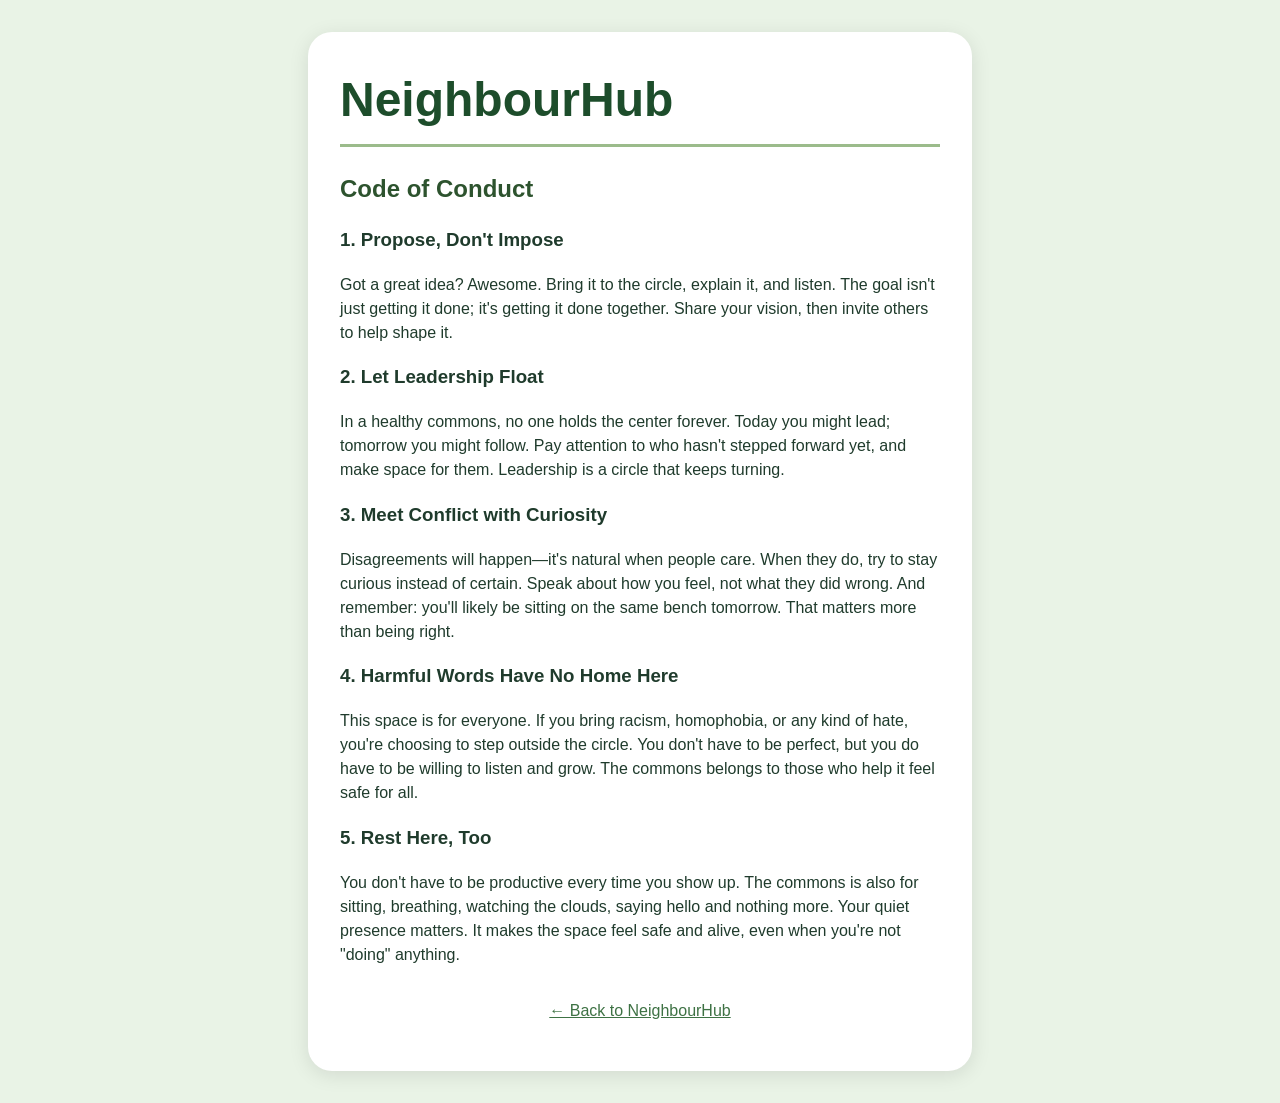
==== code-of-conduct.html @ ced968aa "update code of conduct location" ====
<!DOCTYPE html>
<html lang="en">
<head>
    <meta charset="UTF-8">
    <meta name="viewport" content="width=device-width, initial-scale=1.0">
    <title>NeighbourHub · Code of Conduct</title>
    <link rel="stylesheet" href="style.css">
</head>
<body>
    <div class="container">
        <h1 class="title">
            <a href="index.html" style="text-decoration: none; color: inherit;">NeighbourHub</a>
        </h1>

        <h2 class="links-heading">Code of Conduct</h2>

        <h3>1. Propose, Don't Impose</h3>
        <p>Got a great idea? Awesome. Bring it to the circle, explain it, and listen. The goal isn't just getting it done; it's getting it done together. Share your vision, then invite others to help shape it.</p>

        <h3>2. Let Leadership Float</h3>
        <p>In a healthy commons, no one holds the center forever. Today you might lead; tomorrow you might follow. Pay attention to who hasn't stepped forward yet, and make space for them. Leadership is a circle that keeps turning.</p>

        <h3>3. Meet Conflict with Curiosity</h3>
        <p>Disagreements will happen—it's natural when people care. When they do, try to stay curious instead of certain. Speak about how you feel, not what they did wrong. And remember: you'll likely be sitting on the same bench tomorrow. That matters more than being right.</p>

        <h3>4. Harmful Words Have No Home Here</h3>
        <p>This space is for everyone. If you bring racism, homophobia, or any kind of hate, you're choosing to step outside the circle. You don't have to be perfect, but you do have to be willing to listen and grow. The commons belongs to those who help it feel safe for all.</p>

        <h3>5. Rest Here, Too</h3>
        <p>You don't have to be productive every time you show up. The commons is also for sitting, breathing, watching the clouds, saying hello and nothing more. Your quiet presence matters. It makes the space feel safe and alive, even when you're not "doing" anything.</p>

        <p style="margin-top: 2rem; text-align: center;">
            <a href="index.html" style="color: #3e7244;">← Back to NeighbourHub</a>
        </p>
    </div>
</body>
</html>
---- style.css ----
body {
    margin: 0;
    padding: 2rem;
    font-family: -apple-system, BlinkMacSystemFont, 'Segoe UI', Roboto, sans-serif;
    background: #e9f3e6;
    color: #1f3b2c;
    line-height: 1.5;
    min-height: 100vh;
    display: flex;
    justify-content: center;
}

.container {
    max-width: 600px;
    width: 100%;
    background: white;
    padding: 2rem;
    border-radius: 24px;
    box-shadow: 0 4px 20px rgba(0,0,0,0.1);
}

.title {
    font-size: 3rem;
    color: #1d4d2b;
    margin: 0 0 0.5rem 0;
    font-weight: 600;
    border-bottom: 3px solid #9bbb8b;
    padding-bottom: 0.5rem;
}

.meeting-info {
    background: #e1f0da;
    padding: 1rem;
    border-radius: 12px;
    margin: 1.5rem 0;
    font-size: 1.2rem;
    border-left: 6px solid #3e7244;
}

.links-heading {
    font-size: 1.5rem;
    margin: 1.5rem 0 1rem 0;
    color: #2d532e;
}

.links-list {
    list-style: none;
    padding: 0;
    margin: 0;
}

.links-list li {
    margin-bottom: 0.75rem;
    padding: 0.5rem 0.75rem;
    background: #f9fbf7;
    border-radius: 8px;
    border: 1px solid #d0e0cb;
    transition: background 0.1s ease;
}

.links-list li:hover {
    background: #eaf2e5;
}

.links-list a {
    text-decoration: none;
    color: #1f3b2c;
    font-size: 1.1rem;
    display: block;
}

.links-list a:hover {
    color: #2b6e3b;
}

@media (max-width: 500px) {
    body { padding: 1rem; }
    .container { padding: 1.5rem; }
    .title { font-size: 2.4rem; }
}
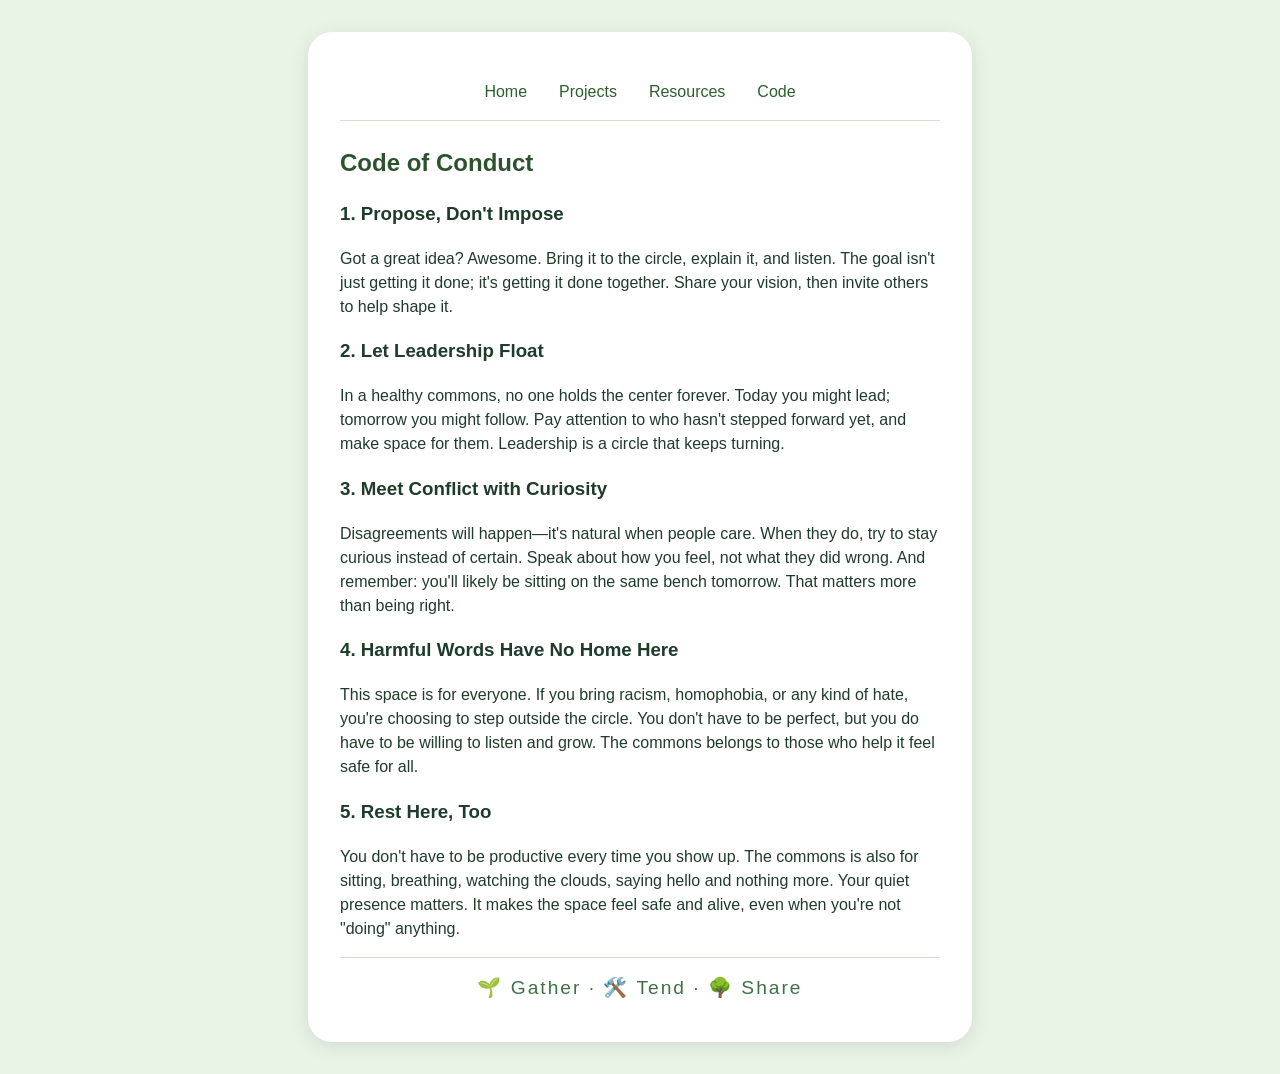
==== commit b956be4e: "add projects, resources, nav bar" ====
--- a/code-of-conduct.html
+++ b/code-of-conduct.html
@@ -8,9 +8,13 @@
 </head>
 <body>
     <div class="container">
-        <h1 class="title">
-            <a href="index.html" style="text-decoration: none; color: inherit;">NeighbourHub</a>
-        </h1>
+    <!-- NAV BAR -->
+        <ul class="nav">
+            <li><a href="index.html">Home</a></li>
+            <li><a href="projects.html">Projects</a></li>
+            <li><a href="resources.html">Resources</a></li>
+            <li><a href="code-of-conduct.html">Code</a></li>
+        </ul>
 
         <h2 class="links-heading">Code of Conduct</h2>
 
@@ -29,9 +33,9 @@
         <h3>5. Rest Here, Too</h3>
         <p>You don't have to be productive every time you show up. The commons is also for sitting, breathing, watching the clouds, saying hello and nothing more. Your quiet presence matters. It makes the space feel safe and alive, even when you're not "doing" anything.</p>
 
-        <p style="margin-top: 2rem; text-align: center;">
-            <a href="index.html" style="color: #3e7244;">← Back to NeighbourHub</a>
-        </p>
+        <div class="values">
+            🌱 Gather  ·  🛠️ Tend  ·  🌳 Share
+        </div>
     </div>
 </body>
 </html>
--- a/style.css
+++ b/style.css
@@ -20,12 +20,17 @@
 }
 
 .title {
-    font-size: 3rem;
-    color: #1d4d2b;
+    text-align: center;
     margin: 0 0 0.5rem 0;
-    font-weight: 600;
-    border-bottom: 3px solid #9bbb8b;
-    padding-bottom: 0.5rem;
+    padding-top: 0.25rem;
+}
+
+.logo {
+    width: 80%;
+    max-width: 600px;  /* or whatever max size looks good */
+    height: auto;
+    display: block;
+    margin: 2rem auto;
 }
 
 .meeting-info {
@@ -33,8 +38,21 @@
     padding: 1rem;
     border-radius: 12px;
     margin: 1.5rem 0;
+    border-left: 6px solid #3e7244;
+}
+
+.weekly-note {
+    font-size: 0.95rem;
+    color: #2d532e;
+    margin: 0 0 0.3rem 0;
+    font-style: italic;
+    opacity: 0.9;
+}
+
+.gathering {
     font-size: 1.2rem;
-    border-left: 6px solid #3e7244;
+    margin: 0;
+    font-weight: 500;
 }
 
 .links-heading {
@@ -77,4 +95,74 @@
     body { padding: 1rem; }
     .container { padding: 1.5rem; }
     .title { font-size: 2.4rem; }
+}
+
+.subtitle {
+    font-size: 1.3rem;
+    color: #3e7244;
+    margin: 0.25rem 0 1rem 0;
+    font-style: italic;
+    font-weight: 400;
+}
+
+/* Values above title */
+.values {
+    text-align: center;
+    color: #3e7244;
+    font-size: 1.2rem;
+    letter-spacing: 2px;
+    margin-bottom: 0.5rem;
+    font-weight: 400;
+    border-top: 1px solid #d0e0cb;
+    padding-top: 1rem;
+}
+
+/* NAV BAR */
+
+.nav {
+    list-style: none;
+    display: flex;
+    justify-content: center;
+    gap: 2rem;
+    padding: 1rem 0;
+    margin: 0 0 1rem 0;
+    background: #ffffff;
+    border-bottom: 1px solid #d0e0cb;
+    border-radius: 12px 12px 0 0; /* matches container's top corners */
+}
+
+.nav li {
+    /* no extra styles needed, flex handles it */
+}
+
+.nav a {
+    text-decoration: none;
+    color: #2c5e2e;
+    font-weight: 500;
+}
+
+
+/* TO DO LISTS */
+.todo-list {
+    list-style: none;
+    padding: 0;
+    margin: 1rem 0;
+}
+
+.todo-list li {
+    display: flex;
+    align-items: center;
+    gap: 0.75rem;
+    margin-bottom: 0.75rem;
+    padding: 0.25rem 0;
+}
+
+.checkbox {
+    display: inline-block;
+    width: 20px;
+    height: 20px;
+    border: 2px solid #3e7244;
+    border-radius: 4px;
+    background: white;
+    flex-shrink: 0;
 }
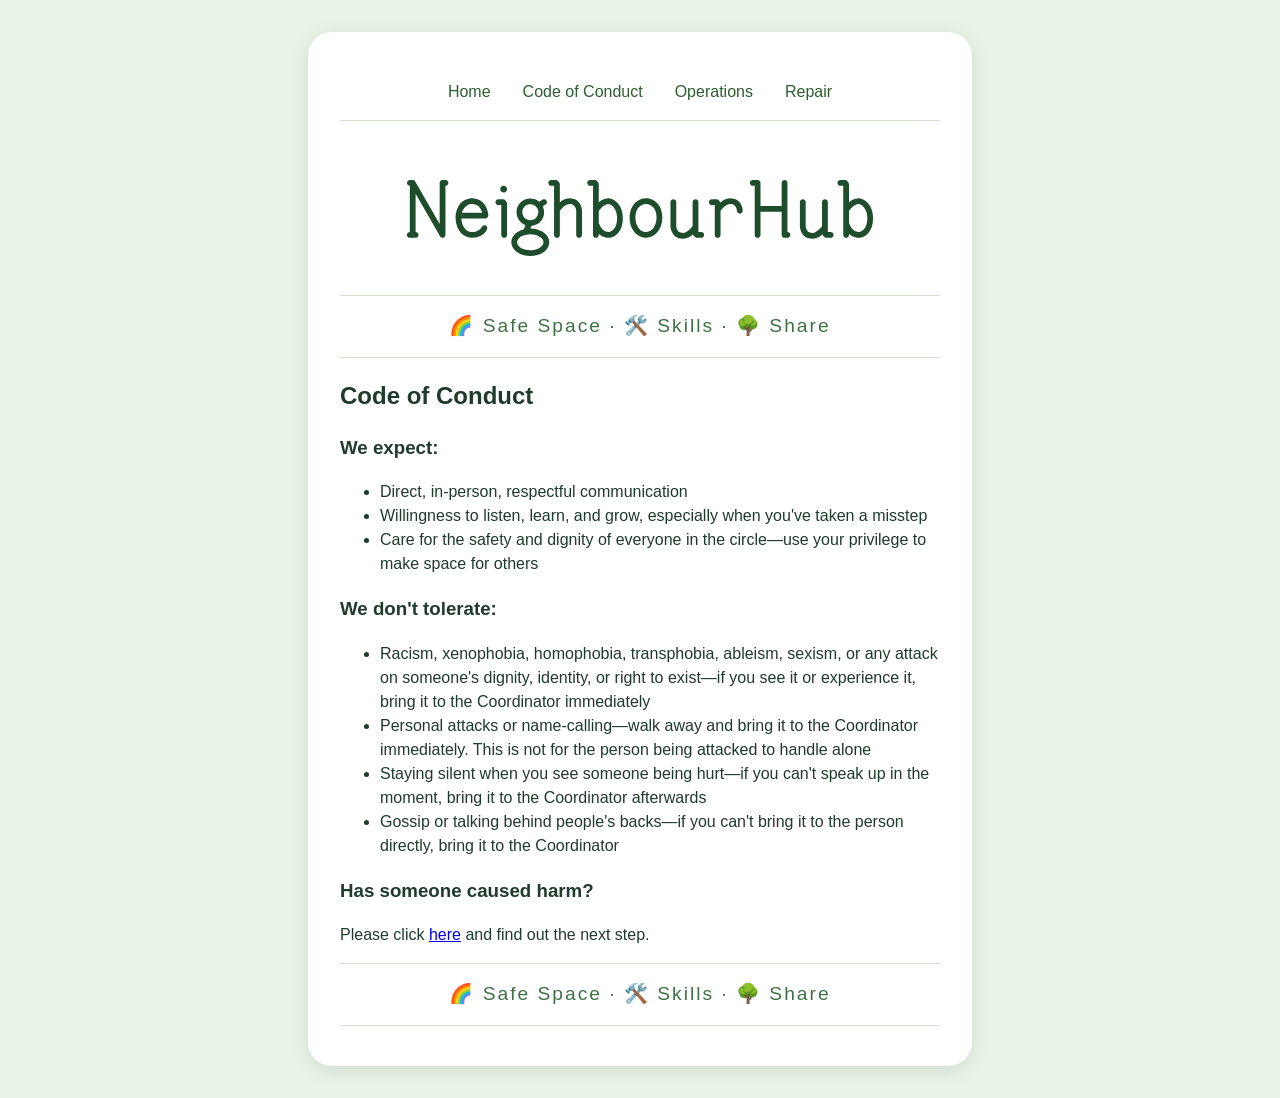
==== commit 175995a3: "add code of conduct, operations, and repair" ====
--- a/code-of-conduct.html
+++ b/code-of-conduct.html
@@ -3,38 +3,59 @@
 <head>
     <meta charset="UTF-8">
     <meta name="viewport" content="width=device-width, initial-scale=1.0">
-    <title>NeighbourHub · Code of Conduct</title>
+    <title>NeighbourHub</title>
+    <link rel="icon" href="data:image/svg+xml,<svg xmlns='http://www.w3.org/2000/svg' viewBox='0 0 100 100'><text y='.9em' font-size='90'>🌱</text></svg>">
     <link rel="stylesheet" href="style.css">
 </head>
 <body>
+
     <div class="container">
+
     <!-- NAV BAR -->
         <ul class="nav">
             <li><a href="index.html">Home</a></li>
-            <li><a href="projects.html">Projects</a></li>
-            <li><a href="resources.html">Resources</a></li>
-            <li><a href="code-of-conduct.html">Code</a></li>
+            <li><a href="code-of-conduct.html">Code of Conduct</a></li>
+            <li><a href="operations.html">Operations</a></li>
+            <li><a href="repair.html">Repair</a></li>
+        </ul>
+    
+        <div class="title">
+            <img src="art/title.svg" alt="NeighbourHub" class="logo">
+        </div>
+  
+        <div class="values">
+            🌈 Safe Space  ·  🛠️ Skills  ·  🌳 Share
+        </div>
+
+        <h2>Code of Conduct</h2>
+        
+
+        <h3>We expect:</h3>
+        <ul>
+            <li>Direct, in-person, respectful communication</li>
+            <li>Willingness to listen, learn, and grow, especially when you've taken a misstep</li>
+            <li>Care for the safety and dignity of everyone in the circle—use your privilege to make space for others</li>
         </ul>
 
-        <h2 class="links-heading">Code of Conduct</h2>
+        <h3>We don't tolerate:</h3>
+        <ul>
+            <li>Racism, xenophobia, homophobia, transphobia, ableism, sexism, or any attack on someone's dignity, identity, or right to exist—if you see it or experience it, bring it to the Coordinator immediately</li>
+            <li>Personal attacks or name-calling—walk away and bring it to the Coordinator immediately. This is not for the person being attacked to handle alone</li>
+            <li>Staying silent when you see someone being hurt—if you can't speak up in the moment, bring it to the Coordinator afterwards</li>
+            <li>Gossip or talking behind people's backs—if you can't bring it to the person directly, bring it to the Coordinator</li>
+        </ul>
 
-        <h3>1. Propose, Don't Impose</h3>
-        <p>Got a great idea? Awesome. Bring it to the circle, explain it, and listen. The goal isn't just getting it done; it's getting it done together. Share your vision, then invite others to help shape it.</p>
+        <h3>Has someone caused harm?</h3>
+        <p>Please click <a href="repair.html">here</a> and find out the next step.</p>
 
-        <h3>2. Let Leadership Float</h3>
-        <p>In a healthy commons, no one holds the center forever. Today you might lead; tomorrow you might follow. Pay attention to who hasn't stepped forward yet, and make space for them. Leadership is a circle that keeps turning.</p>
 
-        <h3>3. Meet Conflict with Curiosity</h3>
-        <p>Disagreements will happen—it's natural when people care. When they do, try to stay curious instead of certain. Speak about how you feel, not what they did wrong. And remember: you'll likely be sitting on the same bench tomorrow. That matters more than being right.</p>
 
-        <h3>4. Harmful Words Have No Home Here</h3>
-        <p>This space is for everyone. If you bring racism, homophobia, or any kind of hate, you're choosing to step outside the circle. You don't have to be perfect, but you do have to be willing to listen and grow. The commons belongs to those who help it feel safe for all.</p>
 
-        <h3>5. Rest Here, Too</h3>
-        <p>You don't have to be productive every time you show up. The commons is also for sitting, breathing, watching the clouds, saying hello and nothing more. Your quiet presence matters. It makes the space feel safe and alive, even when you're not "doing" anything.</p>
 
+        
+ 
         <div class="values">
-            🌱 Gather  ·  🛠️ Tend  ·  🌳 Share
+            🌈 Safe Space  ·  🛠️ Skills  ·  🌳 Share
         </div>
     </div>
 </body>
--- a/style.css
+++ b/style.css
@@ -114,7 +114,9 @@
     margin-bottom: 0.5rem;
     font-weight: 400;
     border-top: 1px solid #d0e0cb;
+    border-bottom: 1px solid #d0e0cb;
     padding-top: 1rem;
+    padding-bottom: 1rem;
 }
 
 /* NAV BAR */
@@ -165,4 +167,20 @@
     border-radius: 4px;
     background: white;
     flex-shrink: 0;
+    position: relative;
+}
+
+.checkbox.checked::after {
+    content: "✓";
+    position: absolute;
+    top: 50%;
+    left: 50%;
+    transform: translate(-50%, -50%);
+    color: #3e7244;
+    font-size: 14px;
+    font-weight: bold;
+}
+
+.bold {
+    font-weight: 700;
 }
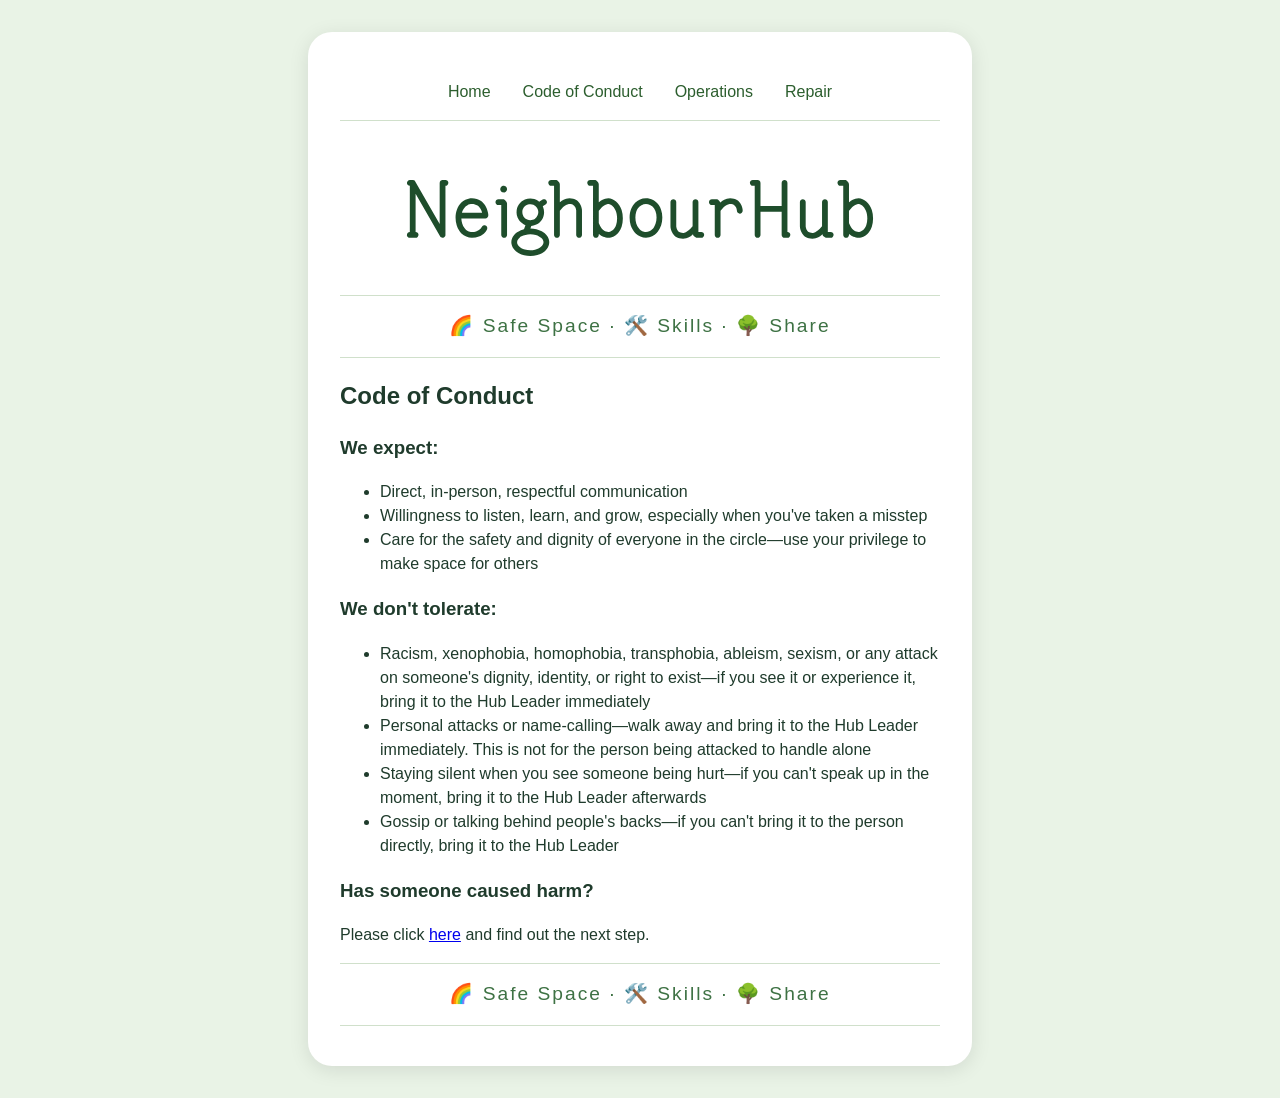
==== commit 95155d68: "Hub Leader name update" ====
--- a/code-of-conduct.html
+++ b/code-of-conduct.html
@@ -39,10 +39,10 @@
 
         <h3>We don't tolerate:</h3>
         <ul>
-            <li>Racism, xenophobia, homophobia, transphobia, ableism, sexism, or any attack on someone's dignity, identity, or right to exist—if you see it or experience it, bring it to the Coordinator immediately</li>
-            <li>Personal attacks or name-calling—walk away and bring it to the Coordinator immediately. This is not for the person being attacked to handle alone</li>
-            <li>Staying silent when you see someone being hurt—if you can't speak up in the moment, bring it to the Coordinator afterwards</li>
-            <li>Gossip or talking behind people's backs—if you can't bring it to the person directly, bring it to the Coordinator</li>
+            <li>Racism, xenophobia, homophobia, transphobia, ableism, sexism, or any attack on someone's dignity, identity, or right to exist—if you see it or experience it, bring it to the Hub Leader immediately</li>
+            <li>Personal attacks or name-calling—walk away and bring it to the Hub Leader immediately. This is not for the person being attacked to handle alone</li>
+            <li>Staying silent when you see someone being hurt—if you can't speak up in the moment, bring it to the Hub Leader afterwards</li>
+            <li>Gossip or talking behind people's backs—if you can't bring it to the person directly, bring it to the Hub Leader</li>
         </ul>
 
         <h3>Has someone caused harm?</h3>
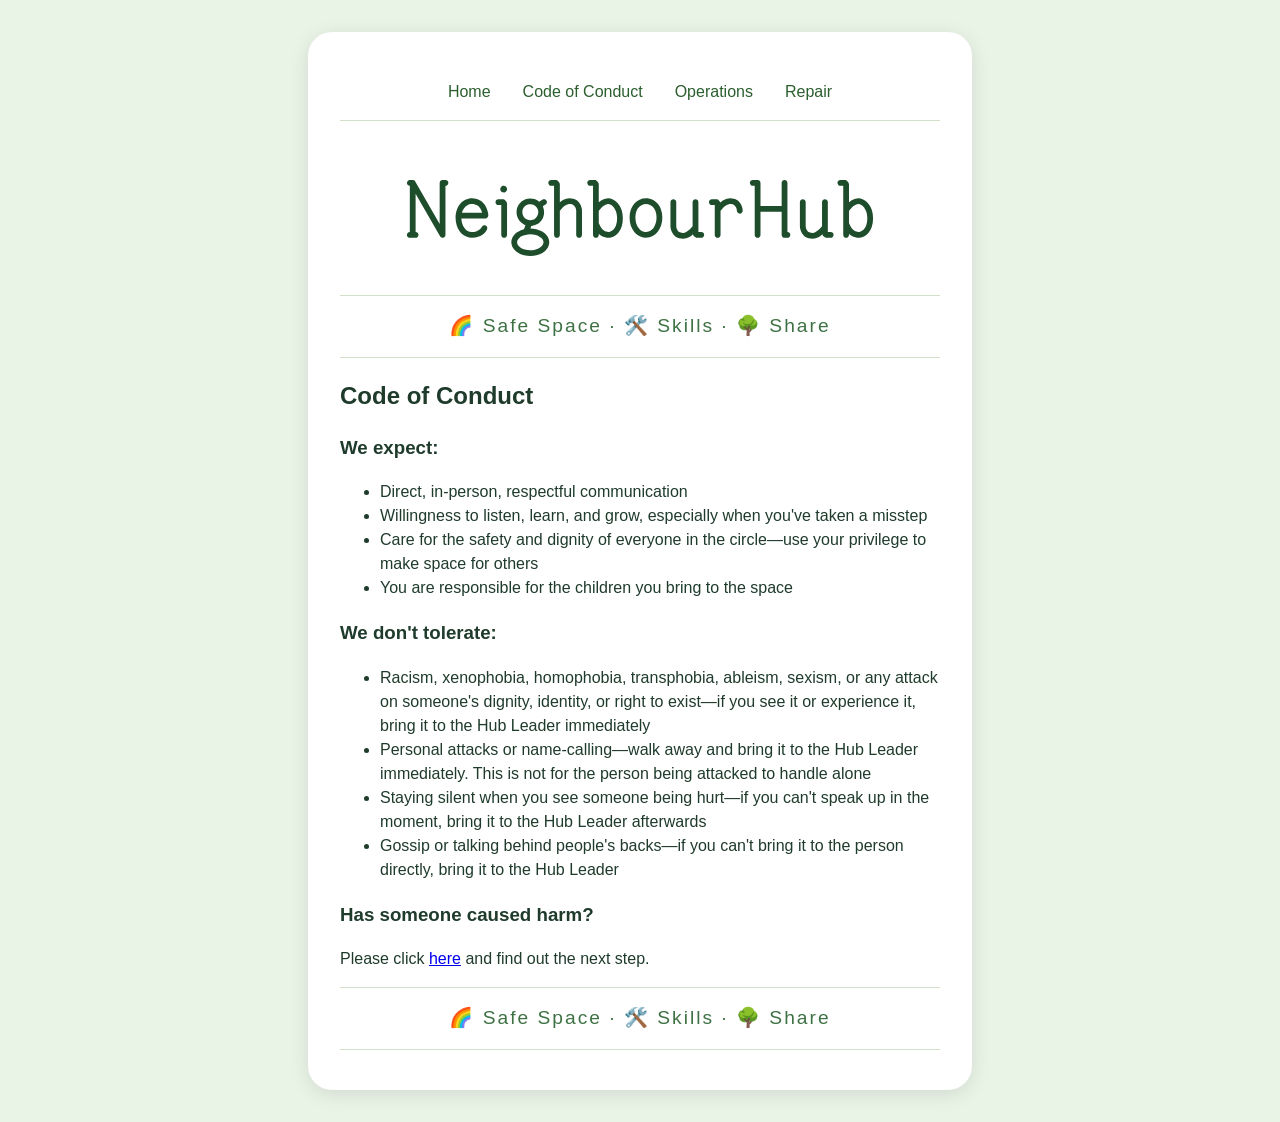
==== commit d64b1752: "update operations, and meetings" ====
--- a/code-of-conduct.html
+++ b/code-of-conduct.html
@@ -35,6 +35,7 @@
             <li>Direct, in-person, respectful communication</li>
             <li>Willingness to listen, learn, and grow, especially when you've taken a misstep</li>
             <li>Care for the safety and dignity of everyone in the circle—use your privilege to make space for others</li>
+            <li>You are responsible for the children you bring to the space</li>
         </ul>
 
         <h3>We don't tolerate:</h3>
--- a/style.css
+++ b/style.css
@@ -45,6 +45,13 @@
     font-size: 0.95rem;
     color: #2d532e;
     margin: 0 0 0.3rem 0;
+    font-style: italic;
+    opacity: 0.9;
+}
+.alert {
+    font-size: 1.2rem;
+    color: #192e1a;
+    margin: 10px 0px;
     font-style: italic;
     opacity: 0.9;
 }
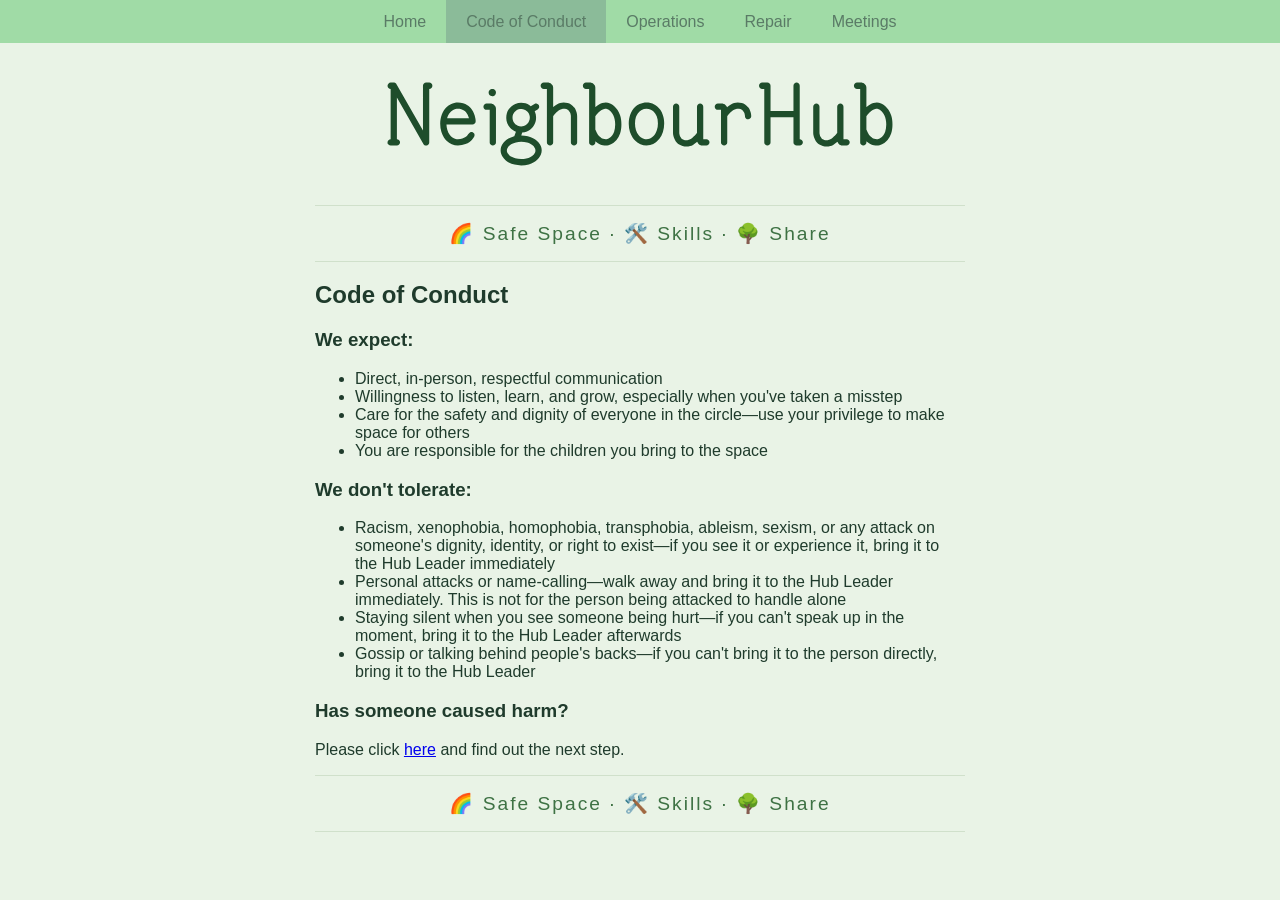
==== commit f3fd43e2: "hambuger nav" ====
--- a/code-of-conduct.html
+++ b/code-of-conduct.html
@@ -6,19 +6,34 @@
     <title>NeighbourHub</title>
     <link rel="icon" href="data:image/svg+xml,<svg xmlns='http://www.w3.org/2000/svg' viewBox='0 0 100 100'><text y='.9em' font-size='90'>🌱</text></svg>">
     <link rel="stylesheet" href="style.css">
+    <script src="script.js" defer></script>
+    <link rel="preconnect" href="https://fonts.googleapis.com">
+    <link rel="preconnect" href="https://fonts.gstatic.com" crossorigin>
+    <link href="https://fonts.googleapis.com/css2?family=Questrial&display=swap" rel="stylesheet">
 </head>
 <body>
-
-    <div class="container">
-
-    <!-- NAV BAR -->
-        <ul class="nav">
+    <a href="#main-content" class="skip-link">Skip to main content</a>
+    <header>
+        <button class="menu-toggle" aria-label="Menu" aria-expanded="false" aria-haspopup="true">
+            <span></span>
+            <span></span>
+            <span></span>
+        </button>
+        <nav>
+        <ul>
             <li><a href="index.html">Home</a></li>
-            <li><a href="code-of-conduct.html">Code of Conduct</a></li>
+            <li><a href="code-of-conduct.html" class="active" aria-current="page">Code of Conduct</a></li>
             <li><a href="operations.html">Operations</a></li>
             <li><a href="repair.html">Repair</a></li>
+            <li><a href="meetings.html">Meetings</a></li>
+
         </ul>
-    
+        </nav>
+    </header>
+
+    <main>
+
+      
         <div class="title">
             <img src="art/title.svg" alt="NeighbourHub" class="logo">
         </div>
@@ -58,6 +73,6 @@
         <div class="values">
             🌈 Safe Space  ·  🛠️ Skills  ·  🌳 Share
         </div>
-    </div>
+    </main>
 </body>
 </html>
--- a/style.css
+++ b/style.css
@@ -1,115 +1,115 @@
 body {
     margin: 0;
-    padding: 2rem;
     font-family: -apple-system, BlinkMacSystemFont, 'Segoe UI', Roboto, sans-serif;
     background: #e9f3e6;
     color: #1f3b2c;
-    line-height: 1.5;
-    min-height: 100vh;
-    display: flex;
-    justify-content: center;
-}
-
-.container {
-    max-width: 600px;
+}
+
+header {
+  position: sticky;
+  top: 0;
+  background-color: rgba(156, 219, 163, 0.95);
+  z-index: 100;
+}
+
+/* NAV BAR */
+
+nav {
+  max-width: 1000px;
+  margin: 0 auto;
+}
+
+nav ul {
+  list-style: none;
+  padding: 0;
+  margin: 0;
+  display: flex;
+  justify-content: center;
+}
+
+nav a {
+  padding: 12.5px 20px;
+  text-decoration: none;
+  color: #5a7b66;
+  display: block;
+}
+
+nav a:hover {
+  background-color: rgba(90, 114, 123, 0.2);
+}
+
+nav a.active {
+  background-color: rgba(90, 114, 123, 0.3);
+}
+
+
+/* Hamburger */
+.menu-toggle {
+  display: none;
+  background: none;
+  border: none;
+  cursor: pointer;
+  padding: 10px;
+}
+
+.menu-toggle span {
+  display: block;
+  width: 25px;
+  height: 3px;
+  background-color: #5a7b66;
+  margin: 4px 0;
+}
+
+@media (max-width: 650px) {
+  .menu-toggle {
+    display: block;
     width: 100%;
-    background: white;
-    padding: 2rem;
-    border-radius: 24px;
-    box-shadow: 0 4px 20px rgba(0,0,0,0.1);
-}
-
-.title {
-    text-align: center;
-    margin: 0 0 0.5rem 0;
-    padding-top: 0.25rem;
-}
-
-.logo {
-    width: 80%;
-    max-width: 600px;  /* or whatever max size looks good */
-    height: auto;
-    display: block;
-    margin: 2rem auto;
-}
-
-.meeting-info {
-    background: #e1f0da;
-    padding: 1rem;
-    border-radius: 12px;
-    margin: 1.5rem 0;
-    border-left: 6px solid #3e7244;
-}
-
-.weekly-note {
-    font-size: 0.95rem;
-    color: #2d532e;
-    margin: 0 0 0.3rem 0;
-    font-style: italic;
-    opacity: 0.9;
-}
-.alert {
-    font-size: 1.2rem;
-    color: #192e1a;
-    margin: 10px 0px;
-    font-style: italic;
-    opacity: 0.9;
-}
-
-.gathering {
-    font-size: 1.2rem;
-    margin: 0;
-    font-weight: 500;
-}
-
-.links-heading {
-    font-size: 1.5rem;
-    margin: 1.5rem 0 1rem 0;
-    color: #2d532e;
-}
-
-.links-list {
-    list-style: none;
-    padding: 0;
-    margin: 0;
-}
-
-.links-list li {
-    margin-bottom: 0.75rem;
-    padding: 0.5rem 0.75rem;
-    background: #f9fbf7;
-    border-radius: 8px;
-    border: 1px solid #d0e0cb;
-    transition: background 0.1s ease;
-}
-
-.links-list li:hover {
-    background: #eaf2e5;
-}
-
-.links-list a {
-    text-decoration: none;
-    color: #1f3b2c;
-    font-size: 1.1rem;
-    display: block;
-}
-
-.links-list a:hover {
-    color: #2b6e3b;
-}
-
-@media (max-width: 500px) {
-    body { padding: 1rem; }
-    .container { padding: 1.5rem; }
-    .title { font-size: 2.4rem; }
-}
-
-.subtitle {
-    font-size: 1.3rem;
-    color: #3e7244;
-    margin: 0.25rem 0 1rem 0;
-    font-style: italic;
-    font-weight: 400;
+  }
+  nav ul {
+    display: none;
+  }
+  nav.open ul {
+  display: flex;
+  flex-direction: column;
+  position: absolute;
+  top: 100%;
+  left: 0;
+  width: 100%;
+  background-color: rgba(156, 219, 163, 0.95);
+  padding: 10px 0;
+  }
+  nav.open a {
+  text-align: center;
+  }
+}
+
+.skip-link {
+  position: absolute;
+  left: -9999px;
+  top: 0;
+}
+
+.skip-link:focus {
+  left: 8px;
+  top: 8px;
+  padding: 8px 12px;
+  background: #000;
+  color: #fff;
+  z-index: 1000;
+}
+
+
+
+
+
+
+
+/* MAIN */
+
+main {
+  max-width: 650px;
+  margin: 0 auto;
+  padding: 0 1rem; /* breathing room on small screens */
 }
 
 /* Values above title */
@@ -126,29 +126,95 @@
     padding-bottom: 1rem;
 }
 
-/* NAV BAR */
-
-.nav {
+/* .title {
+    text-align: center;
+    margin: 0 0 0.5rem 0;
+    padding-top: 0.25rem;
+} */
+
+.logo {
+    width: 80%;
+    max-width: 600px;  /* or whatever max size looks good */
+    height: auto;
+    display: block;
+    margin: 2rem auto;
+}
+
+.meeting-info {
+    background: rgba(156, 219, 163, 0.95);
+    padding: 1rem;
+    border-radius: 12px;
+    margin: 1.5rem 0;
+    /* border-left: 6px solid rgb(62, 114, 68); */
+}
+
+.weekly-note {
+    font-size: 0.95rem;
+    color: #2d532e;
+    margin: 0 0 0.3rem 0;
+    font-style: italic;
+    opacity: 0.9;
+}
+
+/* .alert {
+    font-size: 1.2rem;
+    color: #192e1a;
+    margin: 10px 0px;
+    font-style: italic;
+    opacity: 0.9;
+} */
+
+.gathering {
+    font-size: 1.2rem;
+    margin: 0;
+    font-weight: 500;
+}
+
+.links-heading {
+    font-size: 1.5rem;
+    margin: 1.5rem 0 1rem 0;
+    color: #2d532e;
+}
+
+.links-list {
     list-style: none;
-    display: flex;
-    justify-content: center;
-    gap: 2rem;
-    padding: 1rem 0;
-    margin: 0 0 1rem 0;
-    background: #ffffff;
-    border-bottom: 1px solid #d0e0cb;
-    border-radius: 12px 12px 0 0; /* matches container's top corners */
-}
-
-.nav li {
-    /* no extra styles needed, flex handles it */
-}
-
-.nav a {
+    padding: 0;
+    margin: 0;
+}
+
+.links-list li {
+    margin-bottom: 0.75rem;
+    padding: 0.5rem 0.75rem;
+    background: #f9fbf7;
+    border-radius: 8px;
+    border: 1px solid #d0e0cb;
+    transition: background 0.1s ease;
+}
+
+.links-list li:hover {
+    background: #eaf2e5;
+}
+
+.links-list a {
     text-decoration: none;
-    color: #2c5e2e;
-    font-weight: 500;
-}
+    color: #1f3b2c;
+    font-size: 1.1rem;
+    display: block;
+}
+
+.links-list a:hover {
+    color: #2b6e3b;
+}
+
+.subtitle {
+    font-size: 1.3rem;
+    color: #3e7244;
+    margin: 0.25rem 0 1rem 0;
+    font-style: italic;
+    font-weight: 400;
+}
+
+
 
 
 /* TO DO LISTS */
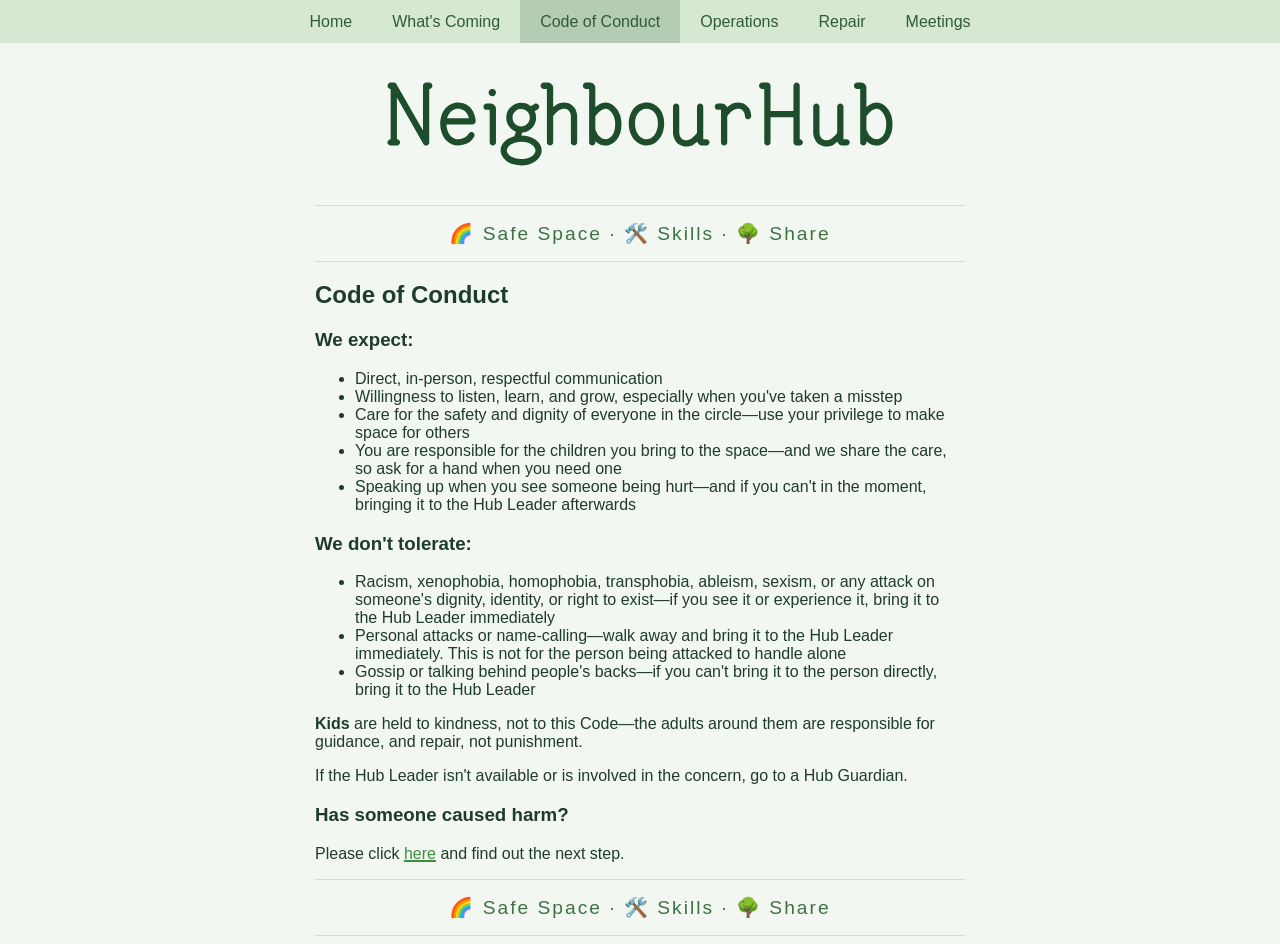
==== commit 5a0dfa33: "add new What's Coming page for next year schedule and updated the text across the site to align with" ====
--- a/code-of-conduct.html
+++ b/code-of-conduct.html
@@ -22,6 +22,7 @@
         <nav>
         <ul>
             <li><a href="index.html">Home</a></li>
+            <li><a href="future.html">What's Coming</a></li>
             <li><a href="code-of-conduct.html" class="active" aria-current="page">Code of Conduct</a></li>
             <li><a href="operations.html">Operations</a></li>
             <li><a href="repair.html">Repair</a></li>
@@ -50,16 +51,19 @@
             <li>Direct, in-person, respectful communication</li>
             <li>Willingness to listen, learn, and grow, especially when you've taken a misstep</li>
             <li>Care for the safety and dignity of everyone in the circle—use your privilege to make space for others</li>
-            <li>You are responsible for the children you bring to the space</li>
+            <li>You are responsible for the children you bring to the space—and we share the care, so ask for a hand when you need one</li>
+            <li>Speaking up when you see someone being hurt—and if you can't in the moment, bringing it to the Hub Leader afterwards</li>
         </ul>
 
         <h3>We don't tolerate:</h3>
         <ul>
             <li>Racism, xenophobia, homophobia, transphobia, ableism, sexism, or any attack on someone's dignity, identity, or right to exist—if you see it or experience it, bring it to the Hub Leader immediately</li>
             <li>Personal attacks or name-calling—walk away and bring it to the Hub Leader immediately. This is not for the person being attacked to handle alone</li>
-            <li>Staying silent when you see someone being hurt—if you can't speak up in the moment, bring it to the Hub Leader afterwards</li>
             <li>Gossip or talking behind people's backs—if you can't bring it to the person directly, bring it to the Hub Leader</li>
         </ul>
+        <p><strong>Kids</strong> are held to kindness, not to this Code—the adults around them are responsible for guidance, and repair, not punishment.</p>
+        <p>If the Hub Leader isn't available or is involved in the concern, go to a Hub Guardian.</p>
+
 
         <h3>Has someone caused harm?</h3>
         <p>Please click <a href="repair.html">here</a> and find out the next step.</p>
--- a/style.css
+++ b/style.css
@@ -1,15 +1,29 @@
 body {
     margin: 0;
     font-family: -apple-system, BlinkMacSystemFont, 'Segoe UI', Roboto, sans-serif;
-    background: #e9f3e6;
+    background: #f2f7f1;
     color: #1f3b2c;
 }
 
 header {
   position: sticky;
   top: 0;
-  background-color: rgba(156, 219, 163, 0.95);
+  background-color: #d6e8d2;
   z-index: 100;
+}
+
+a {
+    color: #3e8e41;
+    text-decoration: underline;
+    text-decoration-thickness: 2px;
+}
+
+a:visited {
+    color: #3e8e41;
+}
+
+a:hover {
+    color: #143616;
 }
 
 /* NAV BAR */
@@ -30,16 +44,22 @@
 nav a {
   padding: 12.5px 20px;
   text-decoration: none;
-  color: #5a7b66;
+  color: #2f5a3c; 
   display: block;
 }
 
 nav a:hover {
-  background-color: rgba(90, 114, 123, 0.2);
+  background-color: rgba(47, 90, 60, 0.12);
 }
 
 nav a.active {
-  background-color: rgba(90, 114, 123, 0.3);
+  background-color: rgba(47, 90, 60, 0.20);
+}
+
+nav a:focus-visible,
+.values a:focus-visible {
+    outline: 2px solid #2f5a3c;
+    outline-offset: 2px;
 }
 
 
@@ -56,7 +76,7 @@
   display: block;
   width: 25px;
   height: 3px;
-  background-color: #5a7b66;
+  background-color: #2f5a3c;
   margin: 4px 0;
 }
 
@@ -75,7 +95,7 @@
   top: 100%;
   left: 0;
   width: 100%;
-  background-color: rgba(156, 219, 163, 0.95);
+  background-color: #d6e8d2;
   padding: 10px 0;
   }
   nav.open a {
@@ -87,6 +107,8 @@
   position: absolute;
   left: -9999px;
   top: 0;
+  background: #000;
+    color: #fff;
 }
 
 .skip-link:focus {
@@ -126,6 +148,16 @@
     padding-bottom: 1rem;
 }
 
+.values a {
+    color: inherit;
+    text-decoration: none;
+}
+
+.values a:hover,
+.values a:focus {
+    text-decoration: underline;
+}
+
 /* .title {
     text-align: center;
     margin: 0 0 0.5rem 0;
@@ -141,7 +173,7 @@
 }
 
 .meeting-info {
-    background: rgba(156, 219, 163, 0.95);
+    background: #d6e8d2;
     padding: 1rem;
     border-radius: 12px;
     margin: 1.5rem 0;
